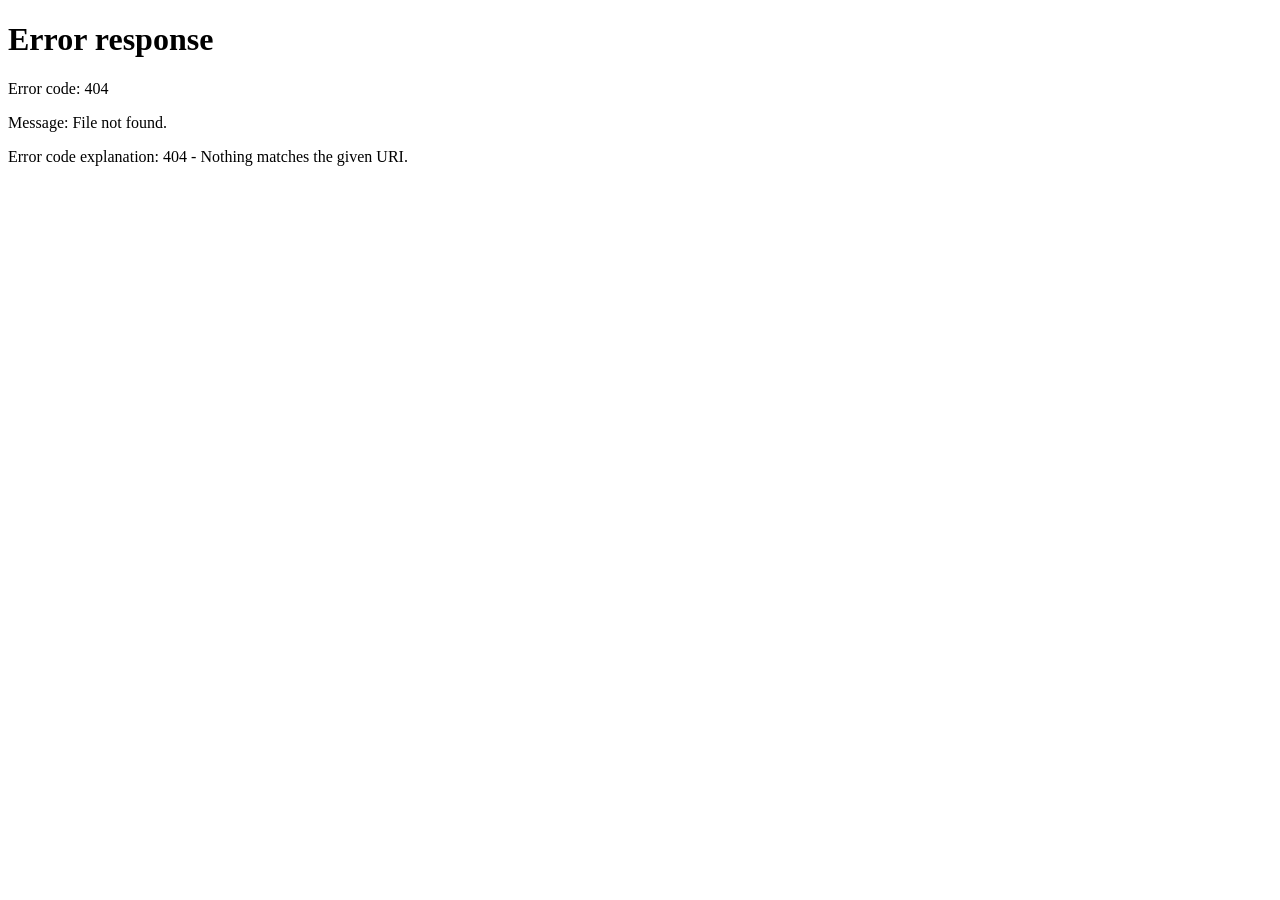
==== index.html @ fb5ccec7 "Add index.html" ====
<!doctype html><html><head><meta charset="utf-8"><meta http-equiv="refresh" content="0; url=phase1/index.html"><title>CoverageOS</title></head><body><a href="phase1/index.html">Open CoverageOS</a></body></html>
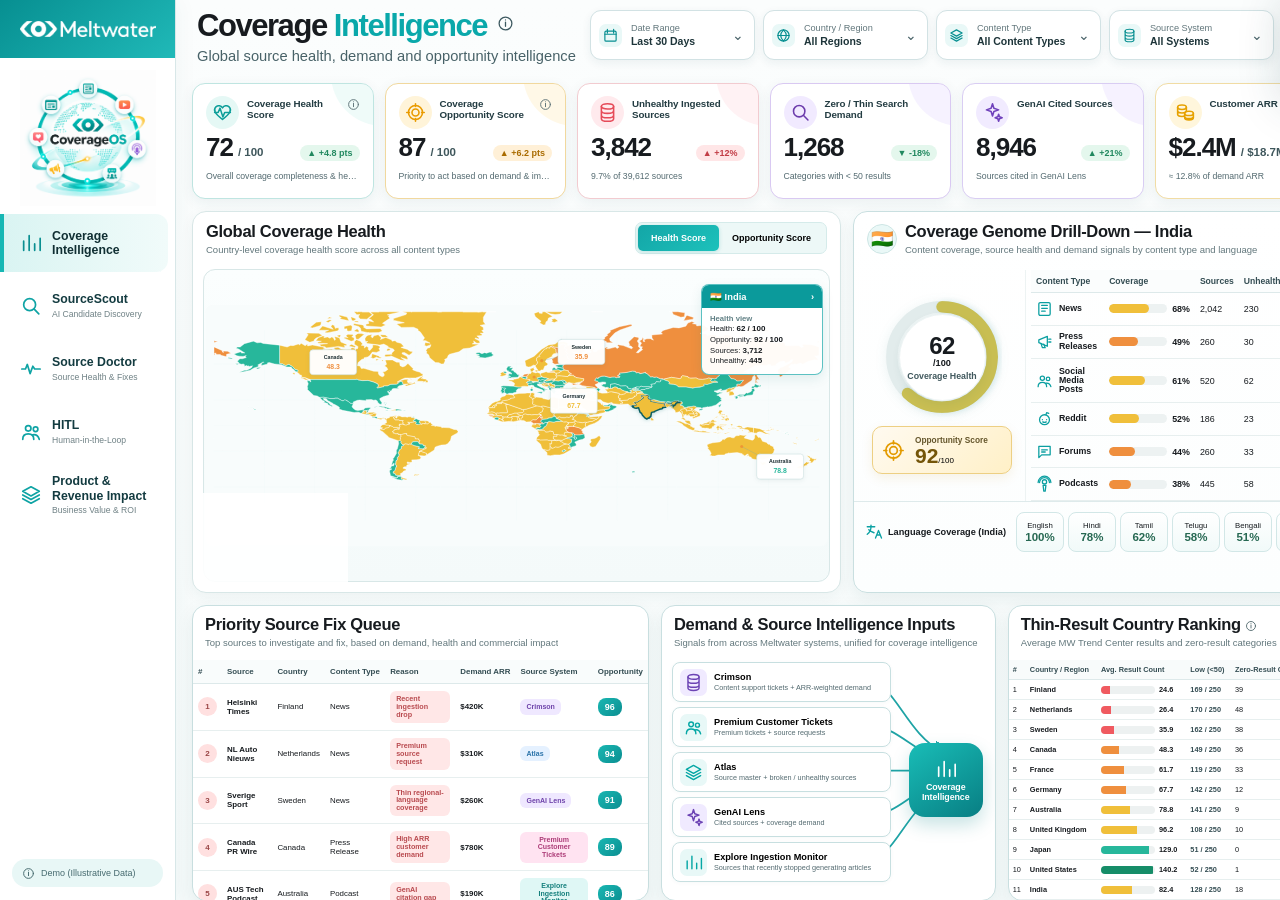
==== commit 612e2d70: "Replace repository with exact uploaded Final Tweaked prototype" ====
--- a/index.html
+++ b/index.html
@@ -1 +1 @@
-<!doctype html><html><head><meta charset="utf-8"><meta http-equiv="refresh" content="0; url=phase1/index.html"><title>CoverageOS</title></head><body><a href="phase1/index.html">Open CoverageOS</a></body></html>
+<!doctype html><html><head><meta charset="utf-8"><meta http-equiv="refresh" content="0; url=phase1/index.html"><title>CoverageOS</title></head><body><a href="phase1/index.html">Open CoverageOS</a></body></html>
